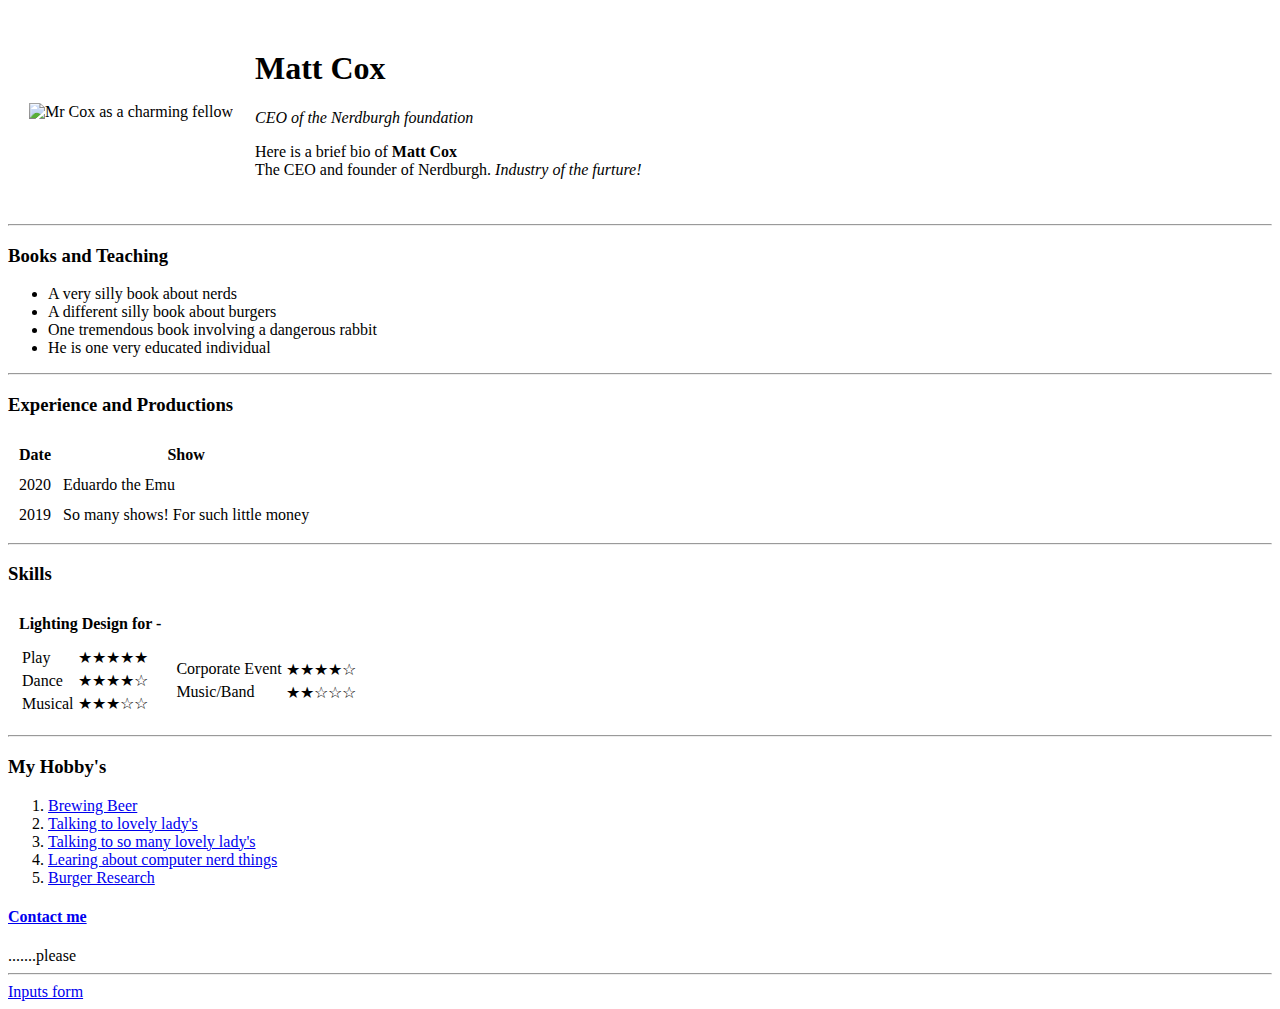
==== index.html @ b97a63f8 "Added initial files for learning webdev website" ====
<!DOCTYPE html>
<html lang="en" dir="ltr">

<head>
  <meta charset="utf-8">
  <title>Matt's Personal Web Site</title>
</head>

<body>
  <table cellspacing=20>
    <tr>
      <td><img src="http://www.sportforjove.com.au/sites/default/files/styles/cast_crew/public/mcox400.jpg?itok=2rJ_I7T3" alt="Mr Cox as a charming fellow"></td>
      <td>
        <h1>Matt Cox</h1>
        <p><em>CEO of the Nerdburgh foundation</em></p>
        <p>Here is a brief bio of <strong>Matt Cox</strong><br>
          The CEO and founder of Nerdburgh. <em>Industry of the furture!</em></p>
      </td>
    </tr>
  </table>


  <hr size=2>
  <h3>Books and Teaching</h3>
  <ul>
    <li>A very silly book about nerds</li>
    <li>A different silly book about burgers</li>
    <li>One tremendous book involving a dangerous rabbit</li>
    <li>He is one very educated individual</li>
  </ul>
  <hr size=2>
  <h3>Experience and Productions</h3>
  <table cellspacing=10>
    <thead>
      <tr>
        <th>Date</th>
        <th>Show</th>
      </tr>
    </thead>
    <tbody>
      <tr>
        <td>2020</td>
        <td>Eduardo the Emu</td>
      </tr>
      <tr>
        <td>2019</td>
        <td>So many shows! For such little money</td>
      </tr>
    </tbody>
  </table>
  <hr size=2>
  <h3>Skills</h3>
  <table cellspacing=10>
    <thead>
      <tr>
        <th>Lighting Design for -</th>
        <th></th>
      </tr>
    </thead>
    <tbody>
      <tr>
        <td>
          <table>
            <tr>
              <td>Play</td>
              <td>★★★★★</td>
            </tr>
            <tr>
              <td>Dance</td>
              <td>★★★★☆</td>
            </tr>
            <tr>
              <td>Musical</td>
              <td>★★★☆☆</td>
            </tr>
          </table>
        </td>
        <td>
          <table>
            <tr>
              <td>Corporate Event</td>
              <td>★★★★☆</td>
            </tr>
            <tr>
              <td>Music/Band</td>
              <td>★★☆☆☆</td>
            </tr>
          </table>
        </td>
    </tbody>
  </table>
  <hr size=2>
  <h3>My Hobby's</h3>
  <ol>
    <li><a href="http://www.howtobrew.com/">Brewing Beer</a></li>
    <li><a href="https://www.vice.com/en_au/article/qbeyvm/the-vice-guide-to-chatting-up-girls-written-by-girls">Talking to lovely lady's</a></li>
    <li><a href="https://www.girlschase.com/content/how-have-threesomes-your-girlfriend">Talking to so many lovely lady's</a></li>
    <li><a href="https://www.udemy.com/course/the-complete-web-development-bootcamp/learn/lecture/12398844#overview">Learing about computer nerd things</a></li>
    <li><a href="https://www.bbcgoodfood.com/howto/guide/how-make-burgers">Burger Research</a></li>
  </ol>
  <h4><a href="contact.html">Contact me</a></h4>.......please
  <hr size=2>
  <a href="inputs.html">Inputs form</a>
</body>

</html>
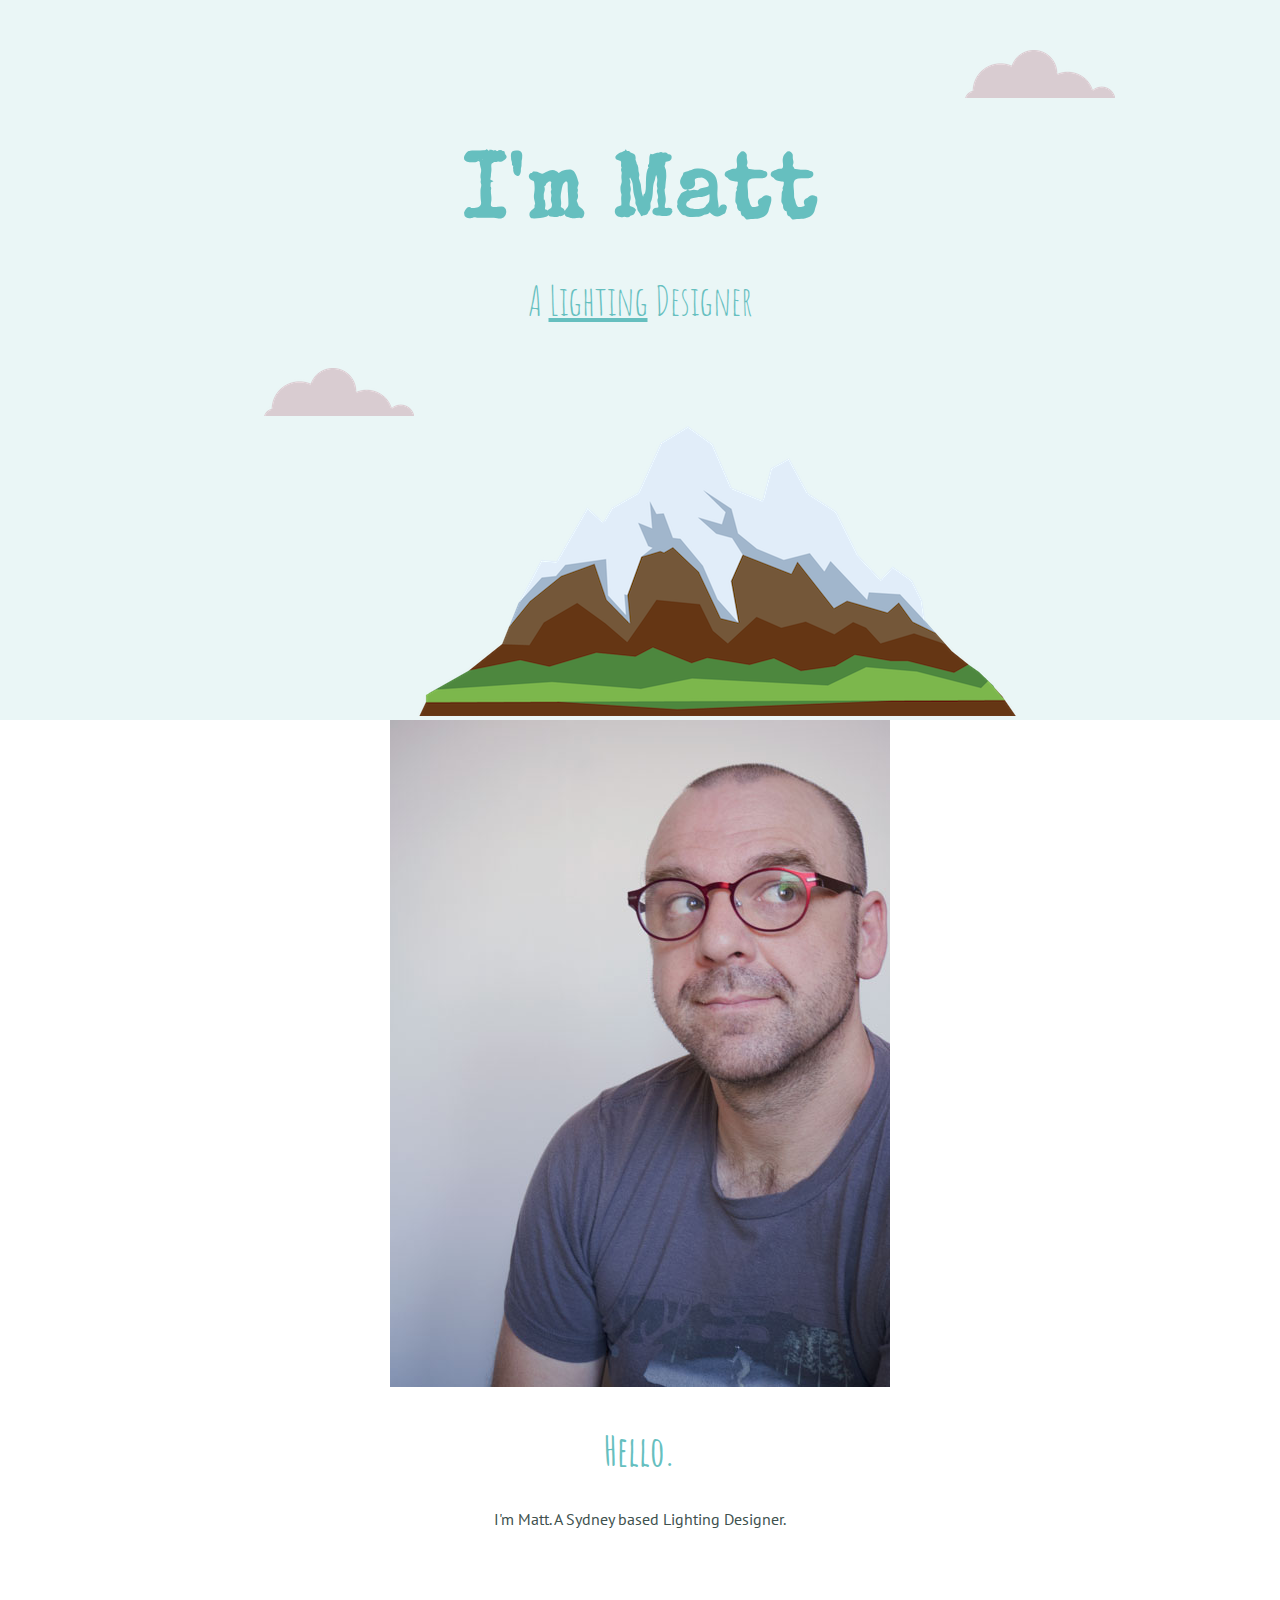
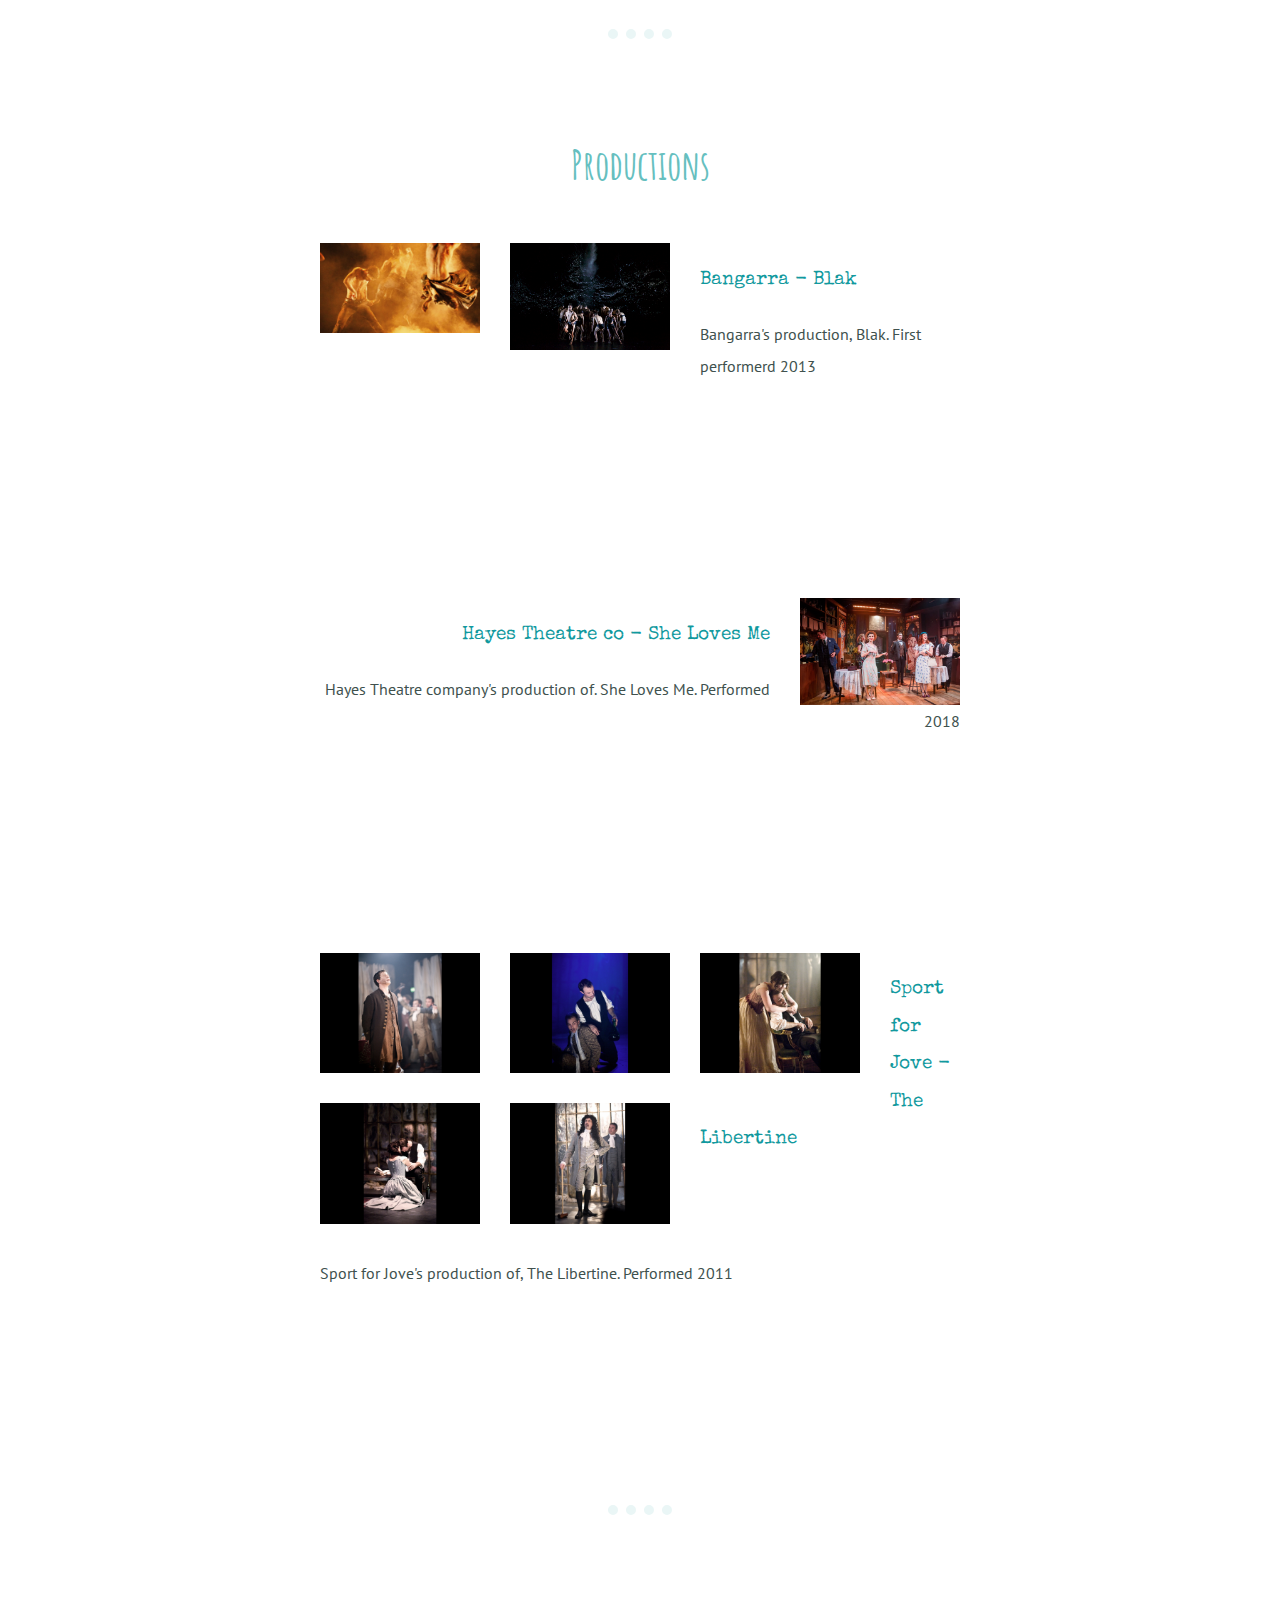
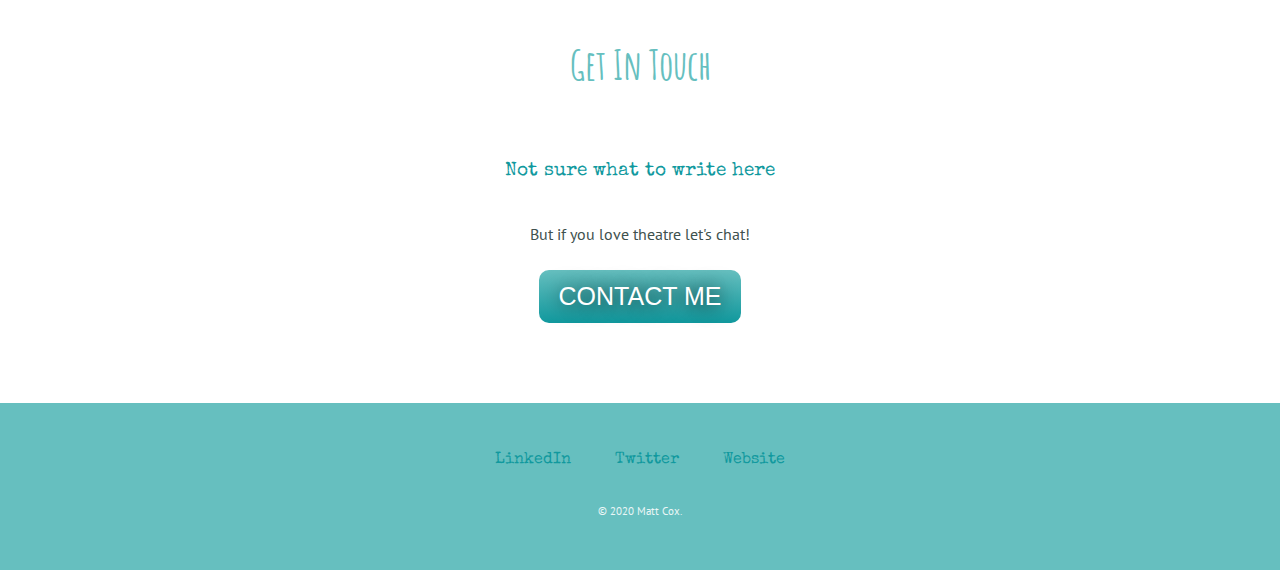
==== commit baf1f0f4: "Add files via upload" ====
--- a/index.html
+++ b/index.html
@@ -3,104 +3,67 @@
 
 <head>
   <meta charset="utf-8">
-  <title>Matt's Personal Web Site</title>
+  <title>Matt Cox</title>
+  <link rel="stylesheet" href="css/styles.css">
+  <link rel="icon" href="favicon.ico">
+  <link href="https://fonts.googleapis.com/css?family=Amatic+SC|PT+Sans|Special+Elite&display=swap" rel="stylesheet">
 </head>
 
 <body>
-  <table cellspacing=20>
-    <tr>
-      <td><img src="http://www.sportforjove.com.au/sites/default/files/styles/cast_crew/public/mcox400.jpg?itok=2rJ_I7T3" alt="Mr Cox as a charming fellow"></td>
-      <td>
-        <h1>Matt Cox</h1>
-        <p><em>CEO of the Nerdburgh foundation</em></p>
-        <p>Here is a brief bio of <strong>Matt Cox</strong><br>
-          The CEO and founder of Nerdburgh. <em>Industry of the furture!</em></p>
-      </td>
-    </tr>
-  </table>
+  <div class="top_container">
+    <img src="images/cloud.png" class="top-cloud" alt="cloud-img">
+    <h1>I'm Matt</h1>
+    <h2 style="font-weight: normal;">A <span style="text-decoration: underline;">Lighting</span> Designer</h2>
+    <img src="images/cloud.png" class="bottom-cloud" alt="cloud-img">
+    <img src="images/mountain.png" alt="mountain-img">
+  </div>
+  <div class="middle_container">
+    <div class="profile">
+      <img src="images/Matt1web.jpg" alt="Matt's headshot">
+      <h2>Hello.</h2>
+      <p>I'm Matt. A Sydney based Lighting Designer.</p>
+    </div>
+    <hr>
+    <div class="skills">
+      <h2 style="margin-top: 60px;">Productions</h2>
+      <div class="skill-row" style="margin-top: 20px;">
+        <img class="prod-shot" src="images/Blak-2-Greg-Barrett.jpg" alt="Blak Production shot">
+        <img class="prod-shot" src="images/Blak_Bangarra.jpg" alt="Blak Production shot">
+        <h3 class="left-align">Bangarra - Blak</h3>
+        <p class="left-align">Bangarra's production, Blak. First performerd 2013</p>
+      </div>
+      <div class="skill-row">
+        <img class="prod-shot" src="images/14-She-Loves-Me_The-Hayes-24-Aug-2018_Noni-Carroll-Photography--1024x683.jpg" alt="She Love's me, Production shot" style="float: right; margin: 0 0 0 30px;">
+        <h3 class="right-align">Hayes Theatre co - She Loves Me</h3>
+        <p class="right-align">Hayes Theatre company's production of. She Loves Me. Performed 2018</p>
+      </div>
+      <div class="skill-row">
+        <img class="prod-shot" src="images/libertine_production_alcock.jpg" alt="The Libertine, Production shot">
+        <img class="prod-shot" src="images/libertine_production_john_etherage.jpg" alt="The Libertine, Production shot">
+        <img class="prod-shot" src="images/libertine_production_john_jane.jpg" alt="The Libertine, Production shot">
+        <img class="prod-shot" src="images/libertine_production_john_lizzie_0.jpg" alt="The Libertine, Production shot">
+        <img class="prod-shot" src="images/libertine_production_king.jpg" alt="The Libertine, Production shot">
+        <h3 class="left-align">Sport for Jove - The Libertine</h3><br><br>
+        <p class="left-align">Sport for Jove's production of, The Libertine. Performed 2011</p>
+      </div>
+    </div>
+    <hr>
+    <div class="contact-me">
+      <h2>Get In Touch</h2>
+      <h3>Not sure what to write here</h3>
+      <p>But if you love theatre let's chat!</p>
+      <a class="email-btn" type="mailto" href="mailto:mattlxdesign@gmail.com">CONTACT ME</a>
+    </div>
+  </div>
 
 
-  <hr size=2>
-  <h3>Books and Teaching</h3>
-  <ul>
-    <li>A very silly book about nerds</li>
-    <li>A different silly book about burgers</li>
-    <li>One tremendous book involving a dangerous rabbit</li>
-    <li>He is one very educated individual</li>
-  </ul>
-  <hr size=2>
-  <h3>Experience and Productions</h3>
-  <table cellspacing=10>
-    <thead>
-      <tr>
-        <th>Date</th>
-        <th>Show</th>
-      </tr>
-    </thead>
-    <tbody>
-      <tr>
-        <td>2020</td>
-        <td>Eduardo the Emu</td>
-      </tr>
-      <tr>
-        <td>2019</td>
-        <td>So many shows! For such little money</td>
-      </tr>
-    </tbody>
-  </table>
-  <hr size=2>
-  <h3>Skills</h3>
-  <table cellspacing=10>
-    <thead>
-      <tr>
-        <th>Lighting Design for -</th>
-        <th></th>
-      </tr>
-    </thead>
-    <tbody>
-      <tr>
-        <td>
-          <table>
-            <tr>
-              <td>Play</td>
-              <td>★★★★★</td>
-            </tr>
-            <tr>
-              <td>Dance</td>
-              <td>★★★★☆</td>
-            </tr>
-            <tr>
-              <td>Musical</td>
-              <td>★★★☆☆</td>
-            </tr>
-          </table>
-        </td>
-        <td>
-          <table>
-            <tr>
-              <td>Corporate Event</td>
-              <td>★★★★☆</td>
-            </tr>
-            <tr>
-              <td>Music/Band</td>
-              <td>★★☆☆☆</td>
-            </tr>
-          </table>
-        </td>
-    </tbody>
-  </table>
-  <hr size=2>
-  <h3>My Hobby's</h3>
-  <ol>
-    <li><a href="http://www.howtobrew.com/">Brewing Beer</a></li>
-    <li><a href="https://www.vice.com/en_au/article/qbeyvm/the-vice-guide-to-chatting-up-girls-written-by-girls">Talking to lovely lady's</a></li>
-    <li><a href="https://www.girlschase.com/content/how-have-threesomes-your-girlfriend">Talking to so many lovely lady's</a></li>
-    <li><a href="https://www.udemy.com/course/the-complete-web-development-bootcamp/learn/lecture/12398844#overview">Learing about computer nerd things</a></li>
-    <li><a href="https://www.bbcgoodfood.com/howto/guide/how-make-burgers">Burger Research</a></li>
-  </ol>
-  <h4><a href="contact.html">Contact me</a></h4>.......please
-  <hr size=2>
-  <a href="inputs.html">Inputs form</a>
+  <div class="bottom_container">
+    <a class="footer-link" href="https://www.linkedin.com/">LinkedIn</a>
+    <a class="footer-link" href="https://twitter.com/">Twitter</a>
+    <a class="footer-link" href="https://www.appbrewery.co/">Website</a>
+    <p style="color: #EAF6F6; font-size: 70%;">© 2020 Matt Cox.</p>
+  </div>
+
 </body>
 
 </html>
--- a/css/styles.css
+++ b/css/styles.css
@@ -0,0 +1,138 @@
+body {
+  margin: 0;
+  text-align: center;
+  font-family: 'PT Sans', sans-serif;
+}
+
+h1 {
+  font-size: 5.62rem;
+  margin: 50px auto 0 auto;
+  font-family: 'Special Elite', cursive;
+  color: #66BFBF;
+}
+
+h2 {
+  font-size: 2.5rem;
+  font-family: 'Amatic SC', cursive;
+  color: #66BFBF;
+}
+
+h3 {
+  font-family: 'Special Elite', cursive;
+  font-weight: normal;
+  color: #11999E;
+}
+
+hr {
+  border-style: dotted none none;
+  border-color: #EAF6F6;
+  border-width: 10px 0 0;
+  width: 5%;
+  margin: 100px auto;
+}
+
+p {
+  color: #40514E;
+}
+
+/*************** Classes ****************/
+.bottom_container {
+  background-color: #66BFBF;
+  line-height: 3;
+  padding: 30px 0;
+  border: 100px 0 0;
+}
+
+.contact-me {
+  line-height: 2.5;
+  padding: 0 0 80px 0;
+}
+
+.middle_container {}
+
+.top_container {
+  background-color: #EAF6F6;
+  padding-top: 50px;
+  position: relative;
+}
+
+.bottom-cloud {
+  position: relative;
+  bottom: 300px;
+}
+
+.top-cloud {
+  position: relative;
+  left: 400px;
+}
+
+.footer-link {
+  color: #11999E;
+  padding: 0 20px;
+  font-family: 'Special Elite', cursive;
+  font-weight: normal;
+  text-decoration: none;
+}
+
+.footer-link:hover {
+  color: #EAF6F6;
+}
+
+.skill-row {
+  display: inline-block;
+  width: 50%;
+  margin: 100px 0;
+  line-height: 2;
+  text-align: left;
+}
+
+.prod-shot {
+  width: 25%;
+  float: left;
+  margin-right: 30px;
+  margin-bottom: 30px;
+}
+
+.left-align {
+  text-align: left;
+}
+
+.right-align {
+  text-align: right;
+}
+
+.email-btn {
+  line-height: 0.5;
+  background: #66BFBF;
+  background-image: -webkit-linear-gradient(top, #66BFBF, #11999E);
+  background-image: -moz-linear-gradient(top, #66BFBF, #11999E);
+  background-image: -ms-linear-gradient(top, #66BFBF, #11999E);
+  background-image: -o-linear-gradient(top, #66BFBF, #11999E);
+  background-image: linear-gradient(to bottom, #66BFBF, #11999E);
+  -webkit-border-radius: 20px;
+  -moz-border-radius: 20px;
+  border-radius: 10px;
+  color: #FFFFFF;
+  font-family: sans-serif;
+  font-size: 25px;
+  font-weight: 400;
+  padding: 20px;
+  text-shadow: 1px 1px 20px #000000;
+  text-decoration: none;
+  display: inline-block;
+  cursor: pointer;
+  text-align: center;
+}
+
+.email-btn:hover {
+  background: #1E62D0;
+  background-image: -webkit-linear-gradient(top, #11999E, #66BFBF);
+  background-image: -moz-linear-gradient(top, #11999E, #66BFBF);
+  background-image: -ms-linear-gradient(top, #11999E, #66BFBF);
+  background-image: -o-linear-gradient(top, #11999E, #66BFBF);
+  background-image: linear-gradient(to bottom, #11999E, #66BFBF);
+  -webkit-border-radius: 20px;
+  -moz-border-radius: 20px;
+  border-radius: 10px;
+  text-decoration: none;
+}
